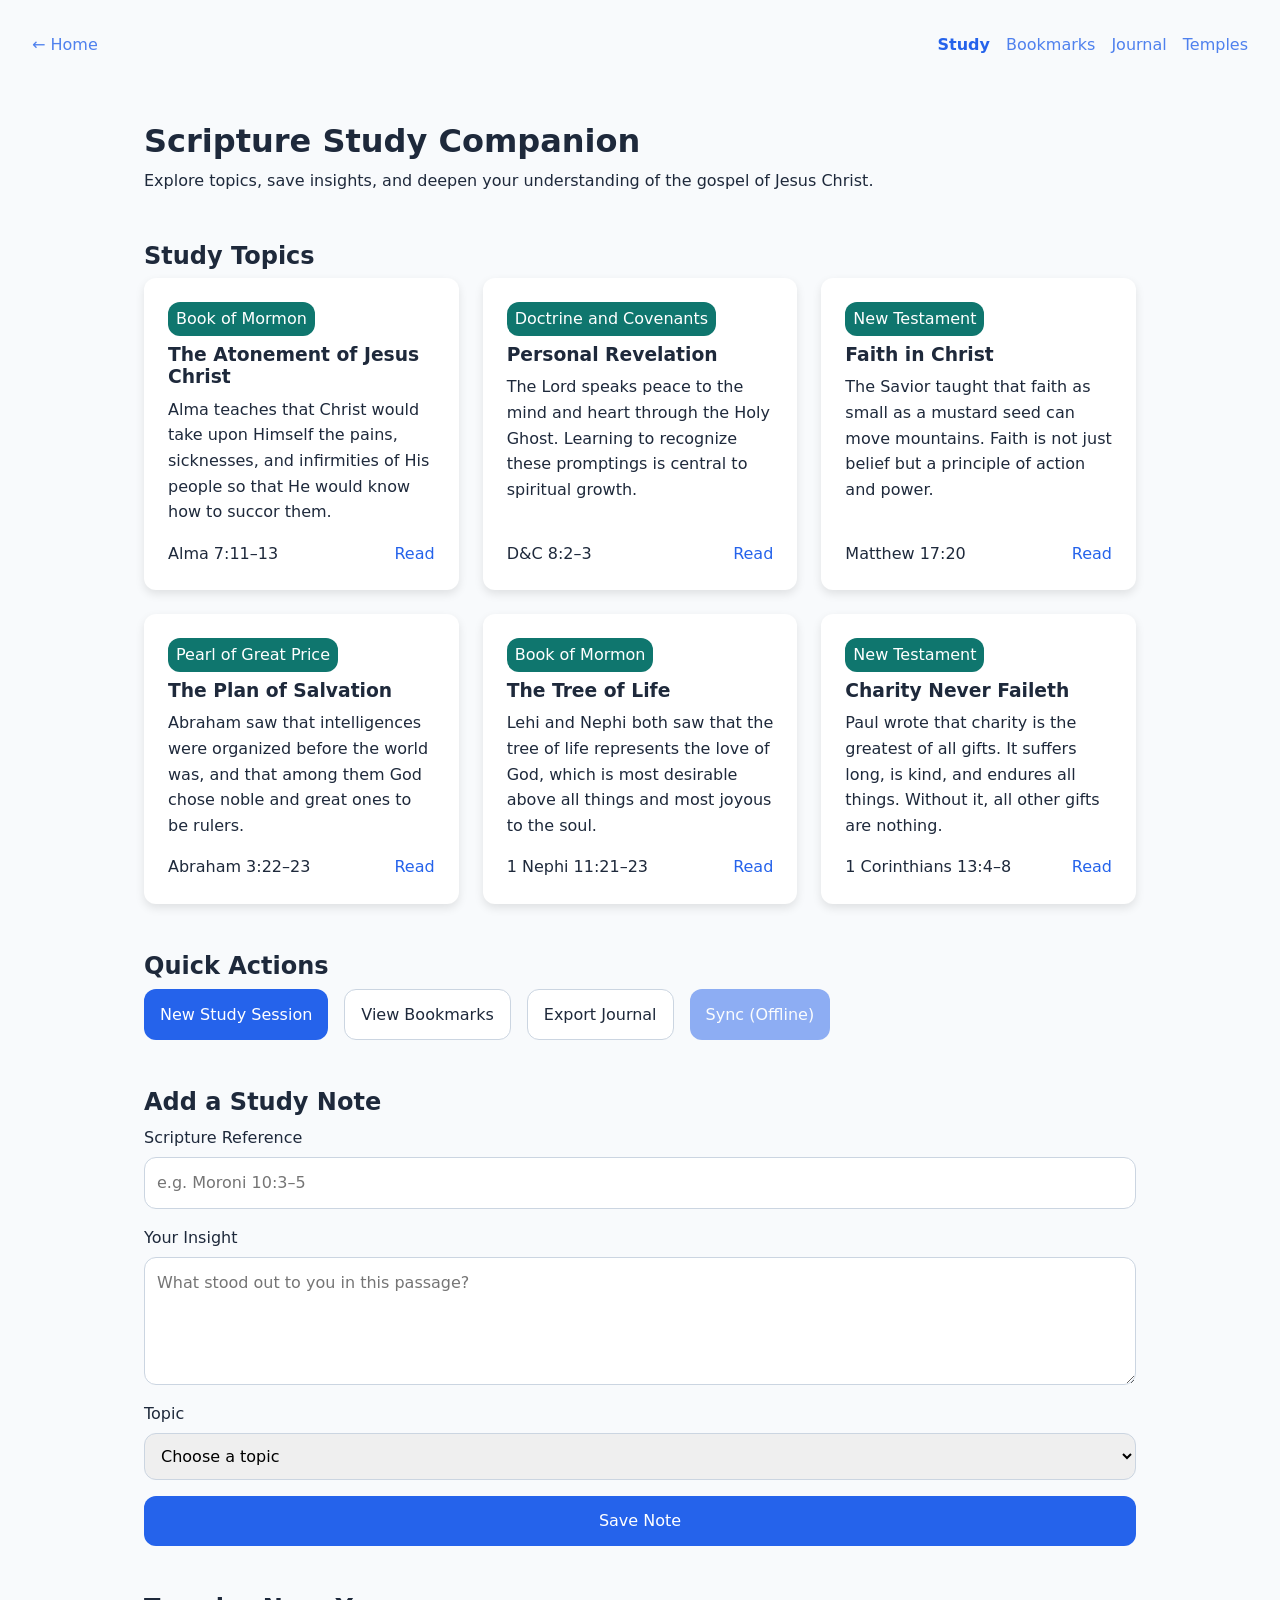
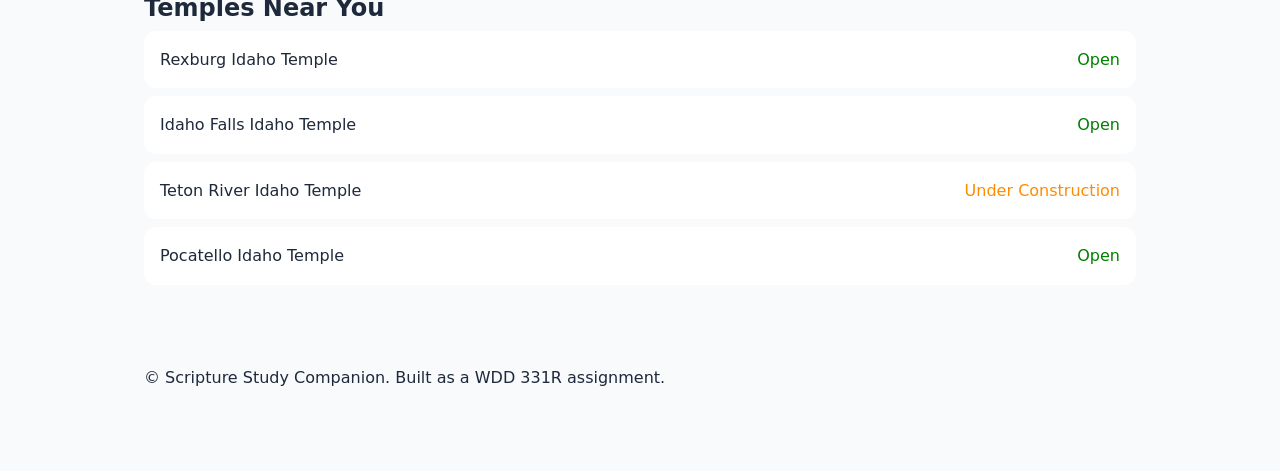
==== unit-2/layered-components/index.html @ cf0c92fa "unit-2" ====
<!DOCTYPE html>
<html lang="en">
<head>
    <meta charset="utf-8">
    <meta name="viewport" content="width=device-width, initial-scale=1.0">
    <title>Scripture Study Companion</title>
    <link rel="stylesheet" href="css/main.css">
</head>
<body>
    <nav class="site-nav">
        <a href="../../index.html">&larr; Home</a>
        <ul>
            <li><a href="#" aria-current="page">Study</a></li>
            <li><a href="#">Bookmarks</a></li>
            <li><a href="#">Journal</a></li>
            <li><a href="#">Temples</a></li>
        </ul>
    </nav>

    <header class="page-header">
        <h1>Scripture Study Companion</h1>
        <p>Explore topics, save insights, and deepen your understanding of the gospel of Jesus Christ.</p>
    </header>

    <main>
        <section class="card-group">
            <h2>Study Topics</h2>
            <div class="cards">
                <article class="card">
                    <div class="card-tag">Book of Mormon</div>
                    <h3>The Atonement of Jesus Christ</h3>
                    <p>Alma teaches that Christ would take upon Himself the pains, sicknesses, and infirmities of His people so that He would know how to succor them.</p>
                    <div class="card-footer">
                        <span>Alma 7:11&ndash;13</span>
                        <a href="#">Read</a>
                    </div>
                </article>
                <article class="card">
                    <div class="card-tag">Doctrine and Covenants</div>
                    <h3>Personal Revelation</h3>
                    <p>The Lord speaks peace to the mind and heart through the Holy Ghost. Learning to recognize these promptings is central to spiritual growth.</p>
                    <div class="card-footer">
                        <span>D&amp;C 8:2&ndash;3</span>
                        <a href="#">Read</a>
                    </div>
                </article>
                <article class="card">
                    <div class="card-tag">New Testament</div>
                    <h3>Faith in Christ</h3>
                    <p>The Savior taught that faith as small as a mustard seed can move mountains. Faith is not just belief but a principle of action and power.</p>
                    <div class="card-footer">
                        <span>Matthew 17:20</span>
                        <a href="#">Read</a>
                    </div>
                </article>
                <article class="card">
                    <div class="card-tag">Pearl of Great Price</div>
                    <h3>The Plan of Salvation</h3>
                    <p>Abraham saw that intelligences were organized before the world was, and that among them God chose noble and great ones to be rulers.</p>
                    <div class="card-footer">
                        <span>Abraham 3:22&ndash;23</span>
                        <a href="#">Read</a>
                    </div>
                </article>
                <article class="card">
                    <div class="card-tag">Book of Mormon</div>
                    <h3>The Tree of Life</h3>
                    <p>Lehi and Nephi both saw that the tree of life represents the love of God, which is most desirable above all things and most joyous to the soul.</p>
                    <div class="card-footer">
                        <span>1 Nephi 11:21&ndash;23</span>
                        <a href="#">Read</a>
                    </div>
                </article>
                <article class="card">
                    <div class="card-tag">New Testament</div>
                    <h3>Charity Never Faileth</h3>
                    <p>Paul wrote that charity is the greatest of all gifts. It suffers long, is kind, and endures all things. Without it, all other gifts are nothing.</p>
                    <div class="card-footer">
                        <span>1 Corinthians 13:4&ndash;8</span>
                        <a href="#">Read</a>
                    </div>
                </article>
            </div>
        </section>

        <section class="actions">
            <h2>Quick Actions</h2>
            <div class="button-group">
                <button class="btn primary">New Study Session</button>
                <button class="btn secondary">View Bookmarks</button>
                <button class="btn secondary">Export Journal</button>
                <button class="btn primary" disabled>Sync (Offline)</button>
            </div>
        </section>

        <section class="study-note">
            <h2>Add a Study Note</h2>
            <form class="note-form">
                <div class="form-field">
                    <label for="reference">Scripture Reference</label>
                    <input type="text" id="reference" placeholder="e.g. Moroni 10:3&ndash;5">
                </div>
                <div class="form-field">
                    <label for="insight">Your Insight</label>
                    <textarea id="insight" rows="4" placeholder="What stood out to you in this passage?"></textarea>
                </div>
                <div class="form-field">
                    <label for="topic">Topic</label>
                    <select id="topic">
                        <option value="">Choose a topic</option>
                        <option value="faith">Faith</option>
                        <option value="repentance">Repentance</option>
                        <option value="charity">Charity</option>
                        <option value="obedience">Obedience</option>
                        <option value="prayer">Prayer</option>
                        <option value="service">Service</option>
                    </select>
                </div>
                <button type="submit" class="btn primary">Save Note</button>
            </form>
        </section>

        <section class="temple-list">
            <h2>Temples Near You</h2>
            <ul class="temples">
                <li>
                    <span class="temple-name">Rexburg Idaho Temple</span>
                    <span class="temple-status open">Open</span>
                </li>
                <li>
                    <span class="temple-name">Idaho Falls Idaho Temple</span>
                    <span class="temple-status open">Open</span>
                </li>
                <li>
                    <span class="temple-name">Teton River Idaho Temple</span>
                    <span class="temple-status construction">Under Construction</span>
                </li>
                <li>
                    <span class="temple-name">Pocatello Idaho Temple</span>
                    <span class="temple-status open">Open</span>
                </li>
            </ul>
        </section>
    </main>

    <footer class="page-footer">
        <p>&copy; Scripture Study Companion. Built as a WDD 331R assignment.</p>
    </footer>
</body>
</html>
---- unit-2/layered-components/css/main.css ----
@layer tokens, base, layout, components, utilities;

@import url('tokens/colors.css') layer(tokens);
@import url('tokens/variables.css') layer(tokens);

@import url('base/reset.css') layer(base);
@import url('base/elements.css') layer(base);

@import url('layout/primary.css') layer(layout);

@import url('components/cards.css') layer(components);
@import url('components/buttons.css') layer(components);
@import url('components/forms.css') layer(components);
@import url('components/nav.css') layer(components);
@import url('components/temples.css') layer(components);

@import url('utilities/utilities.css') layer(utilities);
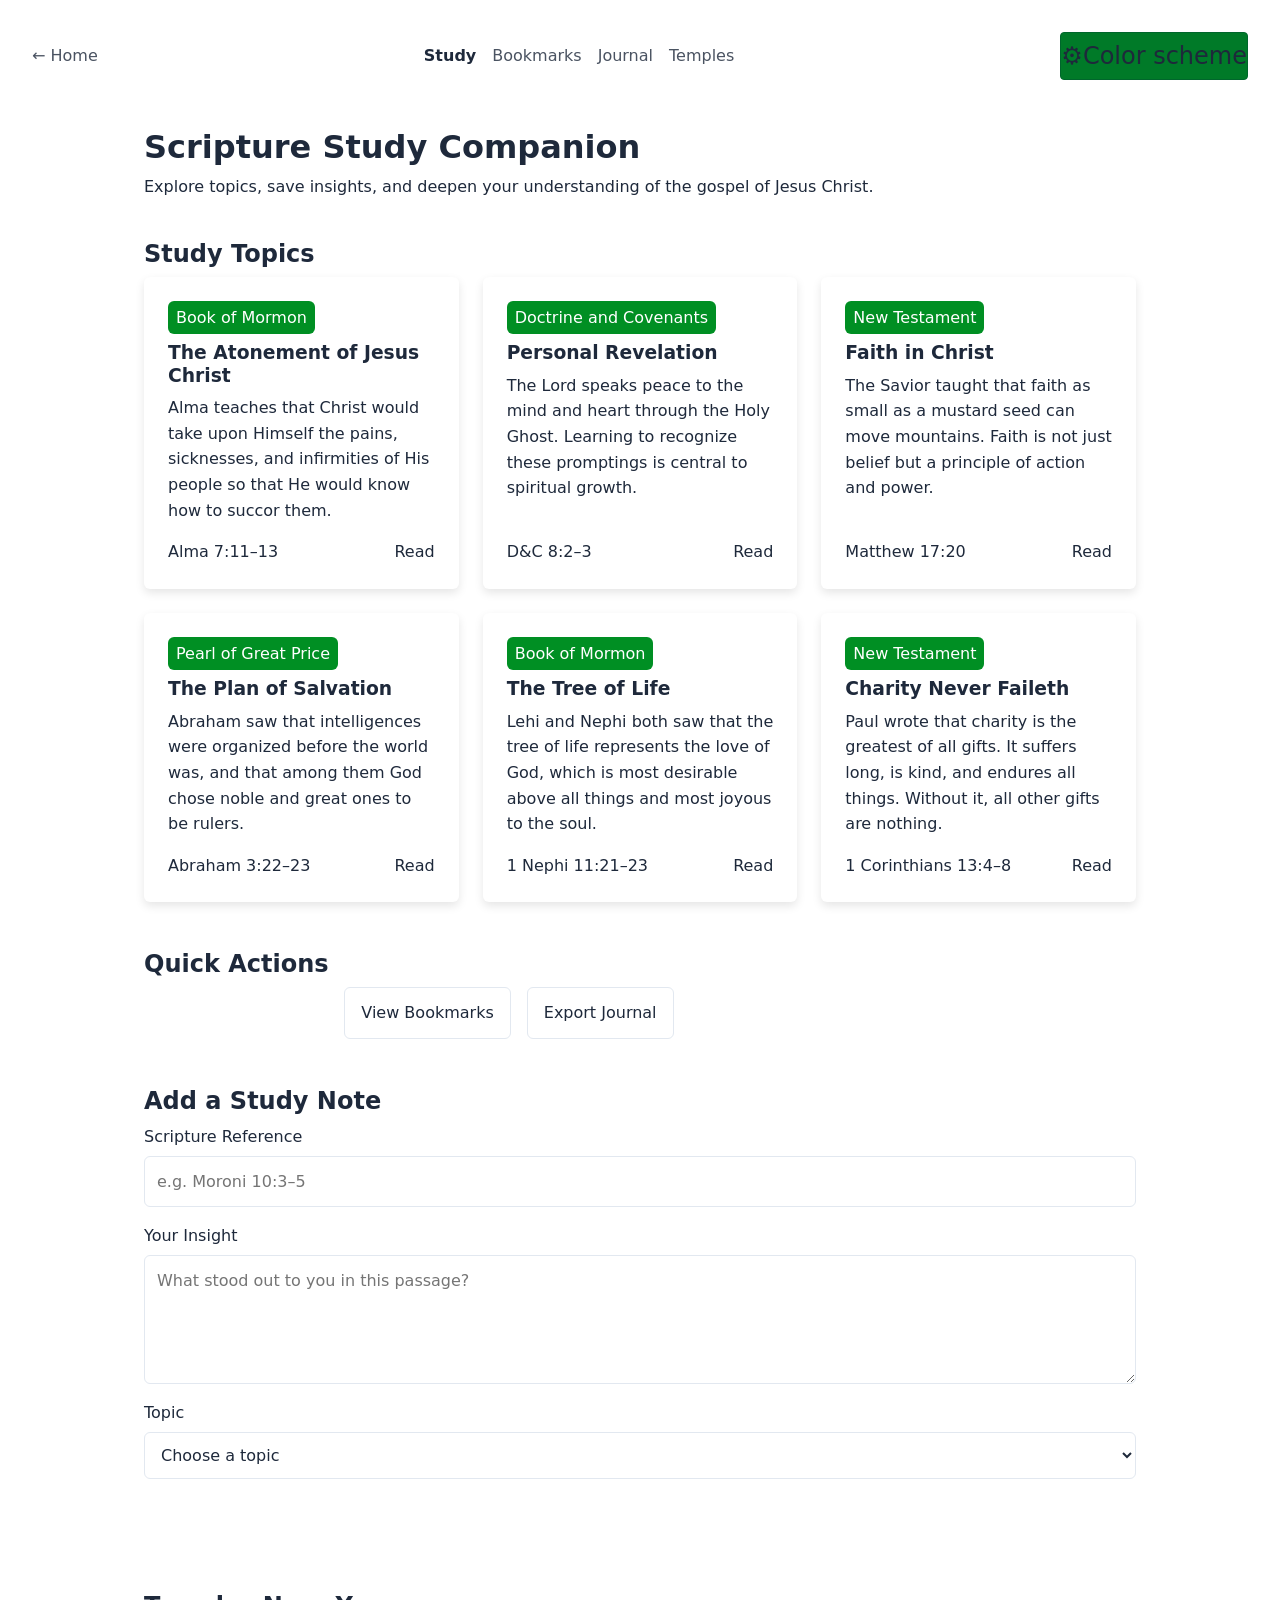
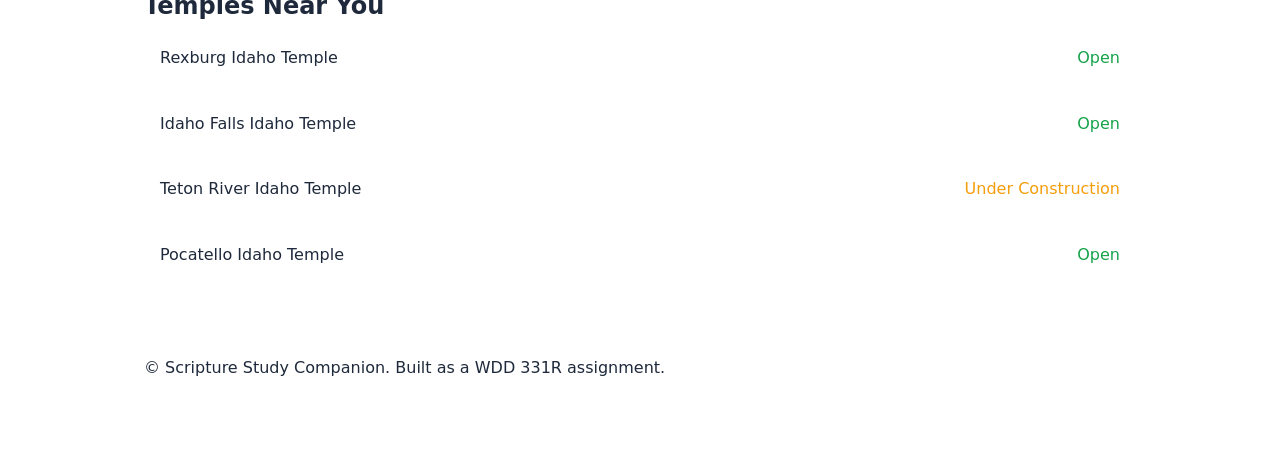
==== commit cd1c4dc1: "Themes" ====
--- a/unit-2/layered-components/index.html
+++ b/unit-2/layered-components/index.html
@@ -3,18 +3,55 @@
 <head>
     <meta charset="utf-8">
     <meta name="viewport" content="width=device-width, initial-scale=1.0">
+
+    <!-- Theme preference script (must load before CSS) -->
+    <script src="js/theme-preference.js"></script>
+
     <title>Scripture Study Companion</title>
+
     <link rel="stylesheet" href="css/main.css">
 </head>
+
 <body>
+
     <nav class="site-nav">
         <a href="../../index.html">&larr; Home</a>
+
         <ul>
             <li><a href="#" aria-current="page">Study</a></li>
             <li><a href="#">Bookmarks</a></li>
             <li><a href="#">Journal</a></li>
             <li><a href="#">Temples</a></li>
         </ul>
+
+        <!-- Theme toggle (NEW) -->
+        <details class="theme-menu">
+            <summary class="theme-control">
+                <span class="visually-hidden">Color scheme</span>
+            </summary>
+
+            <div class="theme-extra" role="group" aria-label="Choose color scheme">
+
+                <label class="theme-control theme-pick" data-theme-pick="light">
+                    <input name="theme-preference" type="radio" value="light">
+                    <span aria-hidden="true">&#9788;&#65039;</span>
+                    <span class="visually-hidden">Light</span>
+                </label>
+
+                <label class="theme-control theme-pick" data-theme-pick="system">
+                    <input name="theme-preference" type="radio" value="system" checked>
+                    <span aria-hidden="true">&#9881;&#65039;</span>
+                    <span class="visually-hidden">System default</span>
+                </label>
+
+                <label class="theme-control theme-pick" data-theme-pick="dark">
+                    <input name="theme-preference" type="radio" value="dark">
+                    <span aria-hidden="true">&#127766;</span>
+                    <span class="visually-hidden">Dark</span>
+                </label>
+
+            </div>
+        </details>
     </nav>
 
     <header class="page-header">
@@ -25,25 +62,28 @@
     <main>
         <section class="card-group">
             <h2>Study Topics</h2>
+
             <div class="cards">
                 <article class="card">
                     <div class="card-tag">Book of Mormon</div>
                     <h3>The Atonement of Jesus Christ</h3>
                     <p>Alma teaches that Christ would take upon Himself the pains, sicknesses, and infirmities of His people so that He would know how to succor them.</p>
                     <div class="card-footer">
-                        <span>Alma 7:11&ndash;13</span>
+                        <span>Alma 7:11–13</span>
                         <a href="#">Read</a>
                     </div>
                 </article>
+
                 <article class="card">
                     <div class="card-tag">Doctrine and Covenants</div>
                     <h3>Personal Revelation</h3>
                     <p>The Lord speaks peace to the mind and heart through the Holy Ghost. Learning to recognize these promptings is central to spiritual growth.</p>
                     <div class="card-footer">
-                        <span>D&amp;C 8:2&ndash;3</span>
+                        <span>D&C 8:2–3</span>
                         <a href="#">Read</a>
                     </div>
                 </article>
+
                 <article class="card">
                     <div class="card-tag">New Testament</div>
                     <h3>Faith in Christ</h3>
@@ -53,30 +93,33 @@
                         <a href="#">Read</a>
                     </div>
                 </article>
+
                 <article class="card">
                     <div class="card-tag">Pearl of Great Price</div>
                     <h3>The Plan of Salvation</h3>
                     <p>Abraham saw that intelligences were organized before the world was, and that among them God chose noble and great ones to be rulers.</p>
                     <div class="card-footer">
-                        <span>Abraham 3:22&ndash;23</span>
+                        <span>Abraham 3:22–23</span>
                         <a href="#">Read</a>
                     </div>
                 </article>
+
                 <article class="card">
                     <div class="card-tag">Book of Mormon</div>
                     <h3>The Tree of Life</h3>
                     <p>Lehi and Nephi both saw that the tree of life represents the love of God, which is most desirable above all things and most joyous to the soul.</p>
                     <div class="card-footer">
-                        <span>1 Nephi 11:21&ndash;23</span>
+                        <span>1 Nephi 11:21–23</span>
                         <a href="#">Read</a>
                     </div>
                 </article>
+
                 <article class="card">
                     <div class="card-tag">New Testament</div>
                     <h3>Charity Never Faileth</h3>
                     <p>Paul wrote that charity is the greatest of all gifts. It suffers long, is kind, and endures all things. Without it, all other gifts are nothing.</p>
                     <div class="card-footer">
-                        <span>1 Corinthians 13:4&ndash;8</span>
+                        <span>1 Corinthians 13:4–8</span>
                         <a href="#">Read</a>
                     </div>
                 </article>
@@ -95,15 +138,18 @@
 
         <section class="study-note">
             <h2>Add a Study Note</h2>
+
             <form class="note-form">
                 <div class="form-field">
                     <label for="reference">Scripture Reference</label>
-                    <input type="text" id="reference" placeholder="e.g. Moroni 10:3&ndash;5">
+                    <input type="text" id="reference" placeholder="e.g. Moroni 10:3–5">
                 </div>
+
                 <div class="form-field">
                     <label for="insight">Your Insight</label>
                     <textarea id="insight" rows="4" placeholder="What stood out to you in this passage?"></textarea>
                 </div>
+
                 <div class="form-field">
                     <label for="topic">Topic</label>
                     <select id="topic">
@@ -116,12 +162,14 @@
                         <option value="service">Service</option>
                     </select>
                 </div>
+
                 <button type="submit" class="btn primary">Save Note</button>
             </form>
         </section>
 
         <section class="temple-list">
             <h2>Temples Near You</h2>
+
             <ul class="temples">
                 <li>
                     <span class="temple-name">Rexburg Idaho Temple</span>
@@ -146,5 +194,6 @@
     <footer class="page-footer">
         <p>&copy; Scripture Study Companion. Built as a WDD 331R assignment.</p>
     </footer>
+
 </body>
-</html>
+</html>
--- a/unit-2/layered-components/css/main.css
+++ b/unit-2/layered-components/css/main.css
@@ -12,6 +12,7 @@
 @import url('components/buttons.css') layer(components);
 @import url('components/forms.css') layer(components);
 @import url('components/nav.css') layer(components);
+@import url('components/theme-toggle.css') layer(components);
 @import url('components/temples.css') layer(components);
 
 @import url('utilities/utilities.css') layer(utilities);
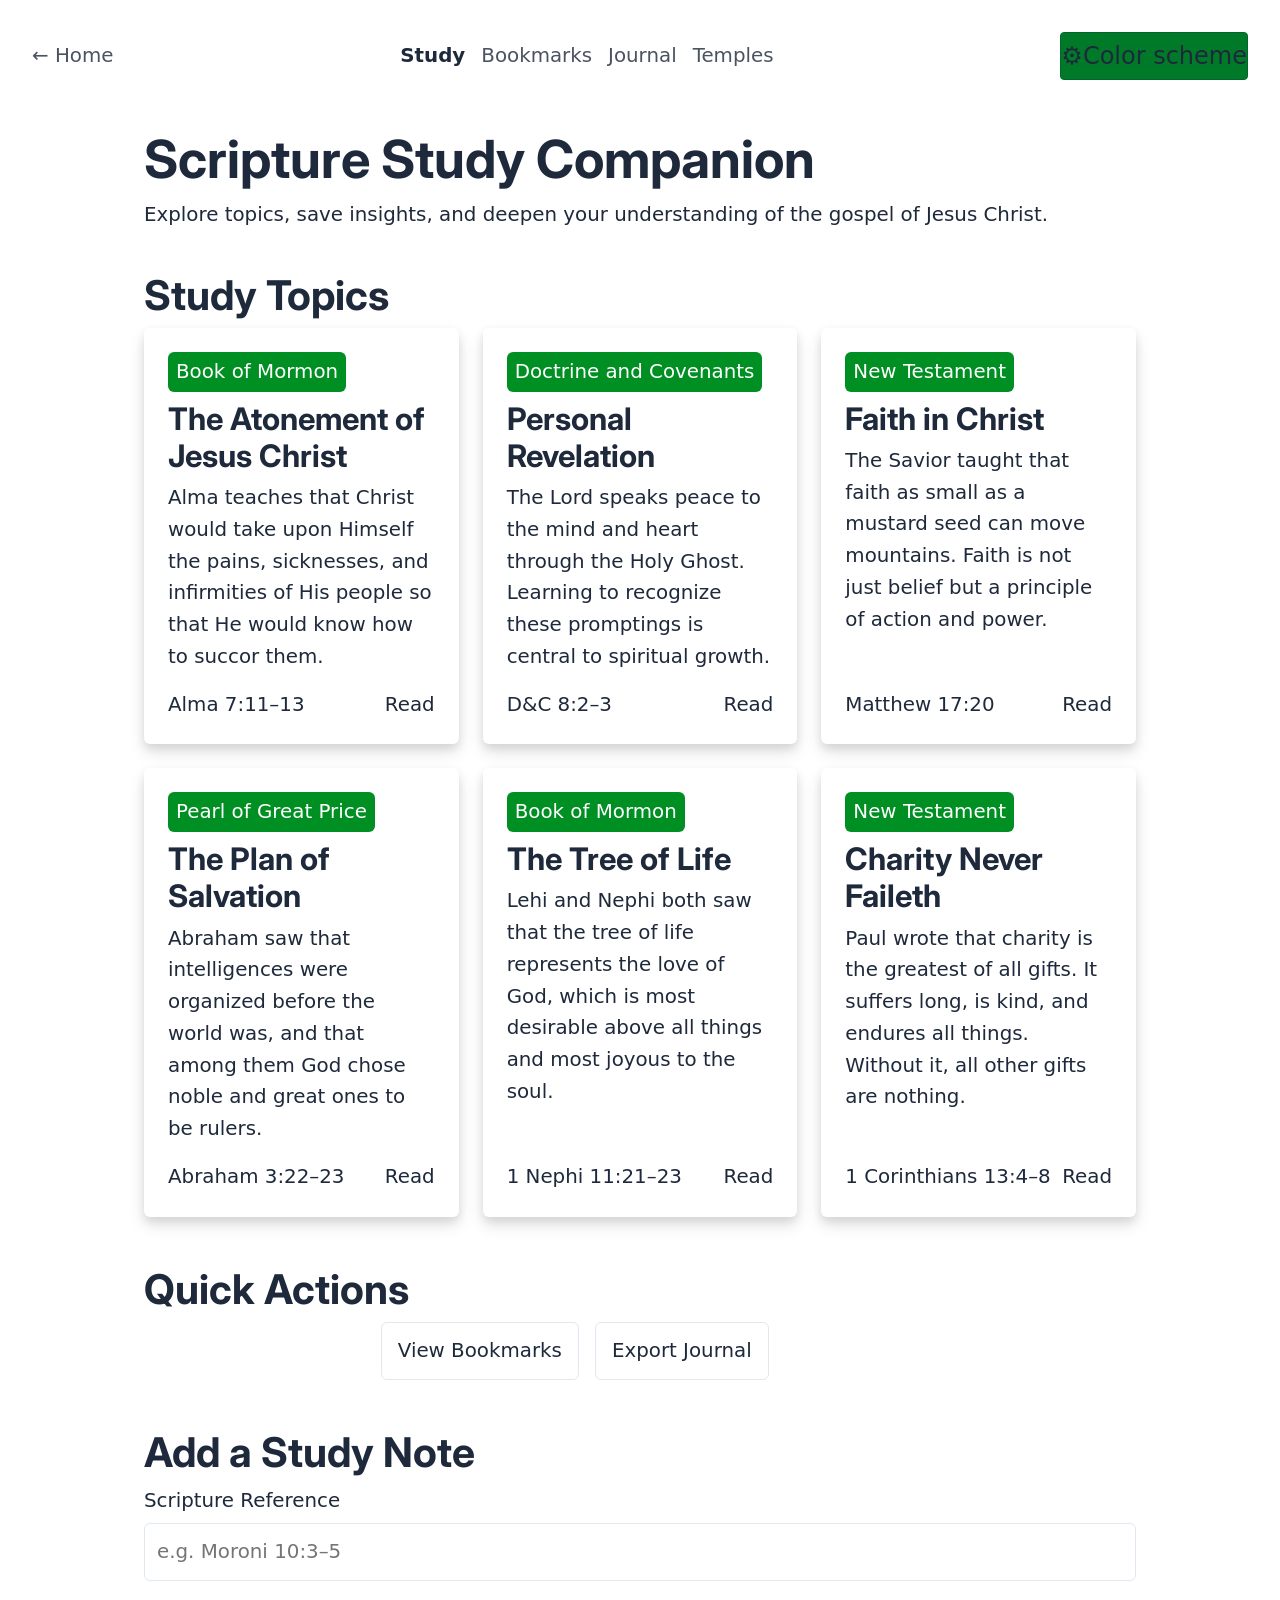
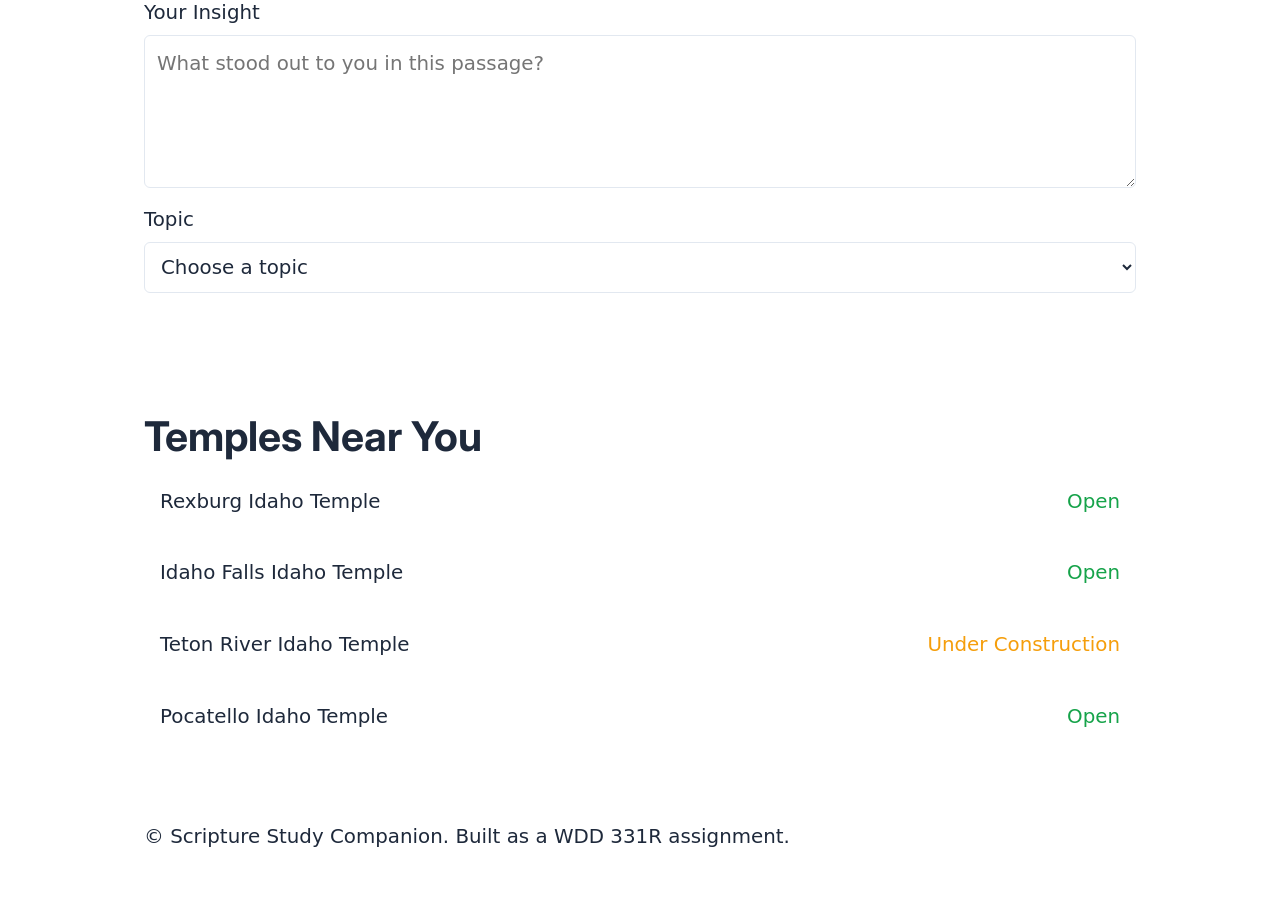
==== commit cc72ca5e: "New effects" ====
--- a/unit-2/layered-components/index.html
+++ b/unit-2/layered-components/index.html
@@ -10,6 +10,9 @@
     <title>Scripture Study Companion</title>
 
     <link rel="stylesheet" href="css/main.css">
+    <link rel="preconnect" href="https://fonts.googleapis.com">
+<link rel="preconnect" href="https://fonts.gstatic.com" crossorigin>
+<link href="https://fonts.googleapis.com/css2?family=Inter:wght@400;600;700&display=swap" rel="stylesheet">
 </head>
 
 <body>
--- a/unit-2/layered-components/css/main.css
+++ b/unit-2/layered-components/css/main.css
@@ -16,3 +16,4 @@
 @import url('components/temples.css') layer(components);
 
 @import url('utilities/utilities.css') layer(utilities);
+@import url('components/effects.css') layer(components);
